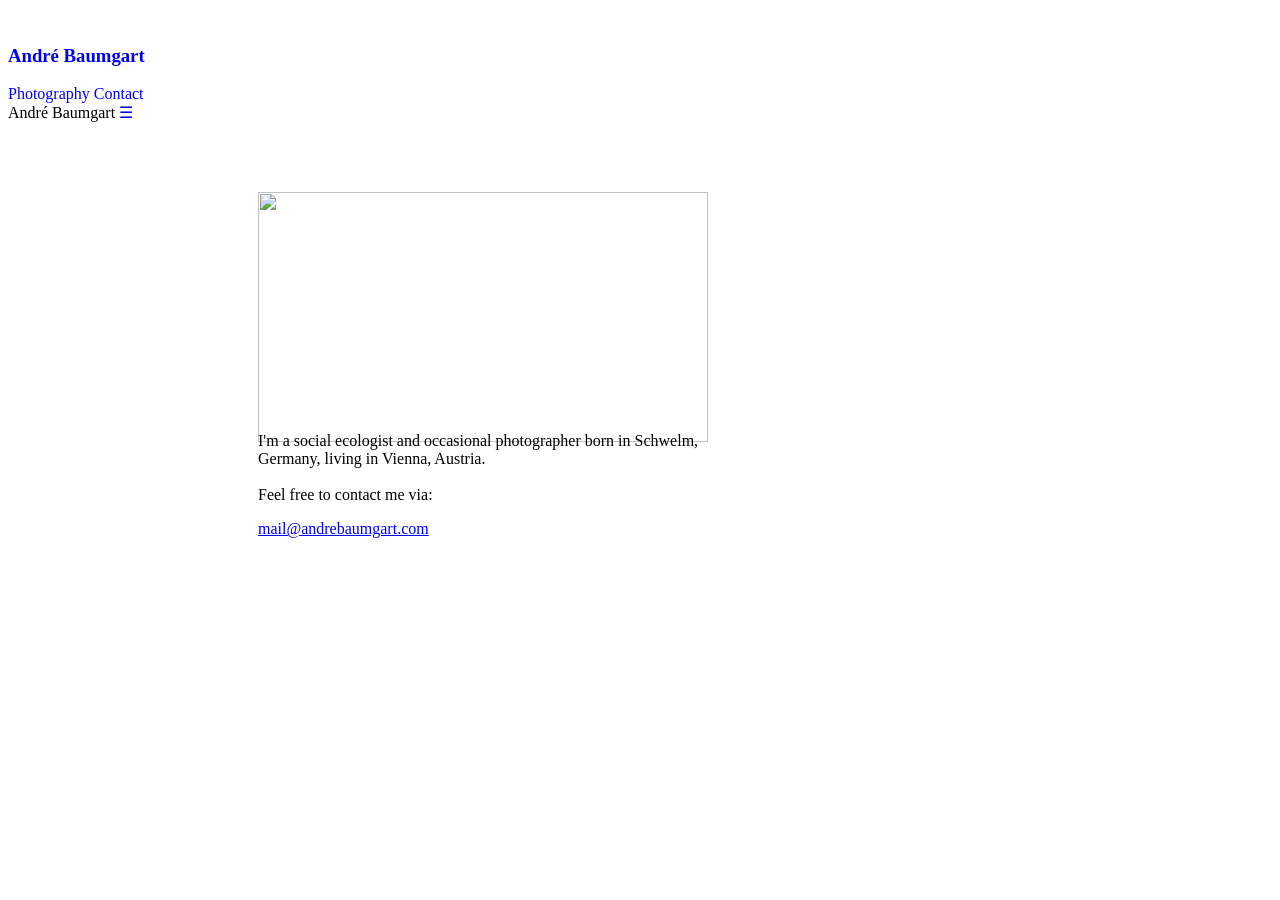
==== contact.html @ 72925f72 "master" ====
<!DOCTYPE html>
<html lang="en">
<head>
<title>André Baumgart – Contact</title>
<meta charset="UTF-8">
<meta name="viewport" content="width=device-width, initial-scale=1">
<link rel="stylesheet" href="css/w3.css">
<link rel="stylesheet" href="css/style.css">
<link rel="icon" href=" files/fav.png" type="image/x-icon">

</head>
<body class="w3-light-grey w3-content" style="max-width:4000px">

<!-- Sidebar/menu -->
<nav class="w3-sidebar w3-bar-block w3-white w3-animate-left w3-collapse w3-top w3-left" style="z-index:3;width:220px" id="mySidebar"><br>
  <a href="index.html" style="text-decoration:none"><h3 class="w3-bar-item w3-left w3-text-black text_title">André Baumgart</h3></a>
  <a href="photography.html" style="text-decoration:none" class="w3-bar-item w3-button w3-text-black text_nav">Photography</a> 
  <a href="contact.html" style="text-decoration:none" class="w3-bar-item w3-button w3-text-black text_nav">Contact</a> 
</nav>

<!-- Top menu on small screens -->
<header class="w3-container w3-top w3-hide-large w3-white w3-xlarge w3-padding-16">
  <span class="w3-left w3-padding text_title_small">André Baumgart</span>
  <a href="javascript:void(0)" style="text-decoration:none" class="w3-right w3-button w3-white" onclick="w3_open()">☰</a>
</header>

<!-- Overlay effect when opening sidebar on small screens -->
<div class="w3-overlay w3-hide-large w3-animate-opacity" onclick="w3_close()" style="cursor:pointer" title="" id="myOverlay"></div>

<!-- Page content -->
<div class="w3-main" style="margin-left:250px">

  <!-- Push down content on small screens --> 
  <div class="w3-hide-large" style="margin-top:70px"></div>

  <!-- Info section -->
  <div class="w3-container w3-white w3-left w3-text-black w3-padding-32" id="info" >
    <img src="files/contact.jpg" alt="" class="w3-image image_contact" width="450" height="250">
    <div class="w3-content w3-padding-32 text_contact" style="max-width:450px; margin-top: -30px"; width:"300px">
<p>I'm a social ecologist and occasional photographer born in Schwelm, Germany, living in Vienna, Austria.<br><br>Feel free to contact me via:</p><p><a href= "mailto:mail@andrebaumgart.com">mail@andrebaumgart.com</a></p>
      </div>
    </div>
  </div>
</div>

<script>
// Script to open and close sidebar
function w3_open() {
  document.getElementById("mySidebar").style.display = "block";
  document.getElementById("myOverlay").style.display = "block";
}
function w3_close() {
  document.getElementById("mySidebar").style.display = "none";
  document.getElementById("myOverlay").style.display = "none";
}
</script>

</body>
</html>
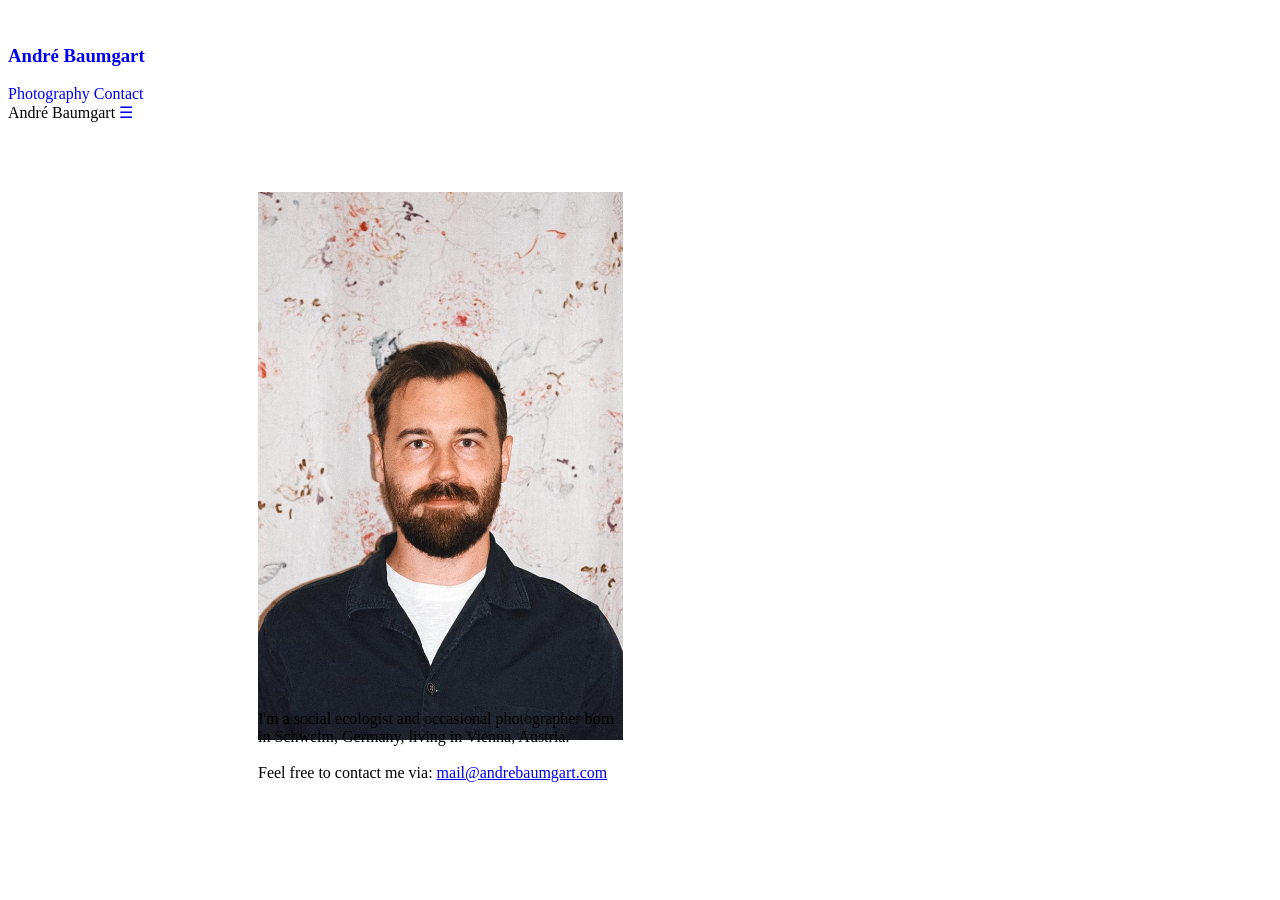
==== commit 7f73b950: "master" ====
--- a/contact.html
+++ b/contact.html
@@ -35,9 +35,9 @@
 
   <!-- Info section -->
   <div class="w3-container w3-white w3-left w3-text-black w3-padding-32" id="info" >
-    <img src="files/contact.jpg" alt="" class="w3-image image_contact" width="450" height="250">
-    <div class="w3-content w3-padding-32 text_contact" style="max-width:450px; margin-top: -30px"; width:"300px">
-<p>I'm a social ecologist and occasional photographer born in Schwelm, Germany, living in Vienna, Austria.<br><br>Feel free to contact me via:</p><p><a href= "mailto:mail@andrebaumgart.com">mail@andrebaumgart.com</a></p>
+    <img src="files/contact.jpg" alt="" class="w3-image image_contact" width="365">
+    <div class="w3-content w3-padding-32 text_contact" style="max-width:365px; margin-top: -50px"; width:"300px">
+<p>I'm a social ecologist and occasional photographer born in Schwelm, Germany, living in Vienna, Austria.<br><br>Feel free to contact me via: <a href= "mailto:mail@andrebaumgart.com">mail@andrebaumgart.com</a></p>
       </div>
     </div>
   </div>
@@ -57,5 +57,3 @@
 
 </body>
 </html>
-
-
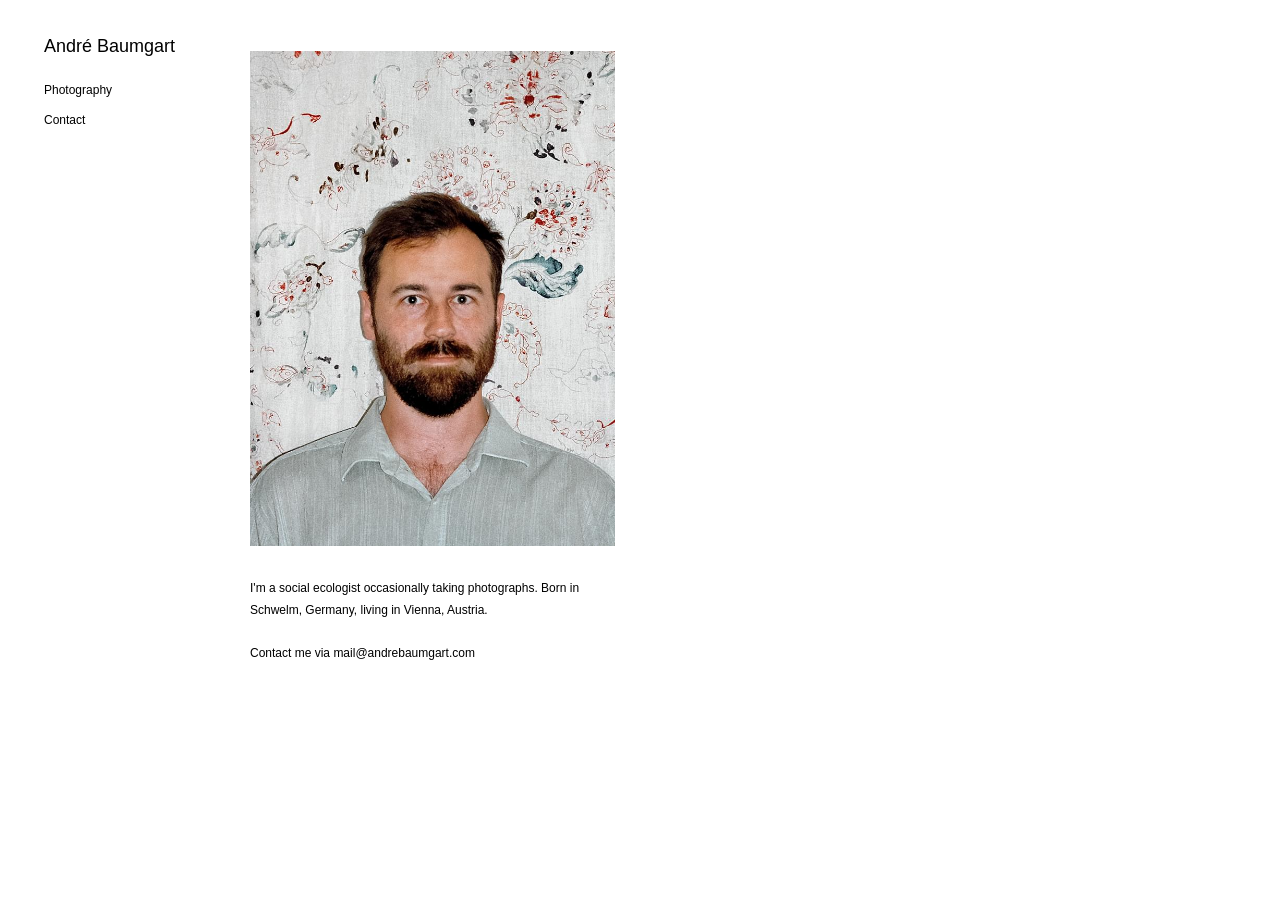
==== commit f17e1563: "master" ====
--- a/contact.html
+++ b/contact.html
@@ -1,59 +1,36 @@
 <!DOCTYPE html>
 <html lang="en">
 <head>
-<title>André Baumgart – Contact</title>
 <meta charset="UTF-8">
 <meta name="viewport" content="width=device-width, initial-scale=1">
-<link rel="stylesheet" href="css/w3.css">
-<link rel="stylesheet" href="css/style.css">
-<link rel="icon" href=" files/fav.png" type="image/x-icon">
+<title>André Baumgart – Contact</title>
+<link rel="icon" href="files/fav.png" type="image/x-icon">
+<link rel="stylesheet" href="style.css">
+</head>
+<body>
 
-</head>
-<body class="w3-light-grey w3-content" style="max-width:4000px">
+<input type="checkbox" id="menu" class="menu-toggle" aria-label="Toggle menu">
+<nav class="sidebar" aria-label="Main">
+  <a class="brand" href="index.html">André Baumgart</a>
+  <a class="nav-link" href="photography.html">Photography</a>
+  <a class="nav-link" href="contact.html" aria-current="page">Contact</a>
+</nav>
+<header class="topbar">
+  <a class="brand" href="index.html">André Baumgart</a>
+  <label class="menu-btn" for="menu" aria-label="Menu">☰</label>
+</header>
+<label class="overlay" for="menu"></label>
 
-<!-- Sidebar/menu -->
-<nav class="w3-sidebar w3-bar-block w3-white w3-animate-left w3-collapse w3-top w3-left" style="z-index:3;width:220px" id="mySidebar"><br>
-  <a href="index.html" style="text-decoration:none"><h3 class="w3-bar-item w3-left w3-text-black text_title">André Baumgart</h3></a>
-  <a href="photography.html" style="text-decoration:none" class="w3-bar-item w3-button w3-text-black text_nav">Photography</a> 
-  <a href="contact.html" style="text-decoration:none" class="w3-bar-item w3-button w3-text-black text_nav">Contact</a> 
-</nav>
-
-<!-- Top menu on small screens -->
-<header class="w3-container w3-top w3-hide-large w3-white w3-xlarge w3-padding-16">
-  <span class="w3-left w3-padding text_title_small">André Baumgart</span>
-  <a href="javascript:void(0)" style="text-decoration:none" class="w3-right w3-button w3-white" onclick="w3_open()">☰</a>
-</header>
-
-<!-- Overlay effect when opening sidebar on small screens -->
-<div class="w3-overlay w3-hide-large w3-animate-opacity" onclick="w3_close()" style="cursor:pointer" title="" id="myOverlay"></div>
-
-<!-- Page content -->
-<div class="w3-main" style="margin-left:250px">
-
-  <!-- Push down content on small screens --> 
-  <div class="w3-hide-large" style="margin-top:70px"></div>
-
-  <!-- Info section -->
-  <div class="w3-container w3-white w3-left w3-text-black w3-padding-32" id="info" >
-    <img src="files/contact.jpg" alt="" class="w3-image image_contact" width="365">
-    <div class="w3-content w3-padding-32 text_contact" style="max-width:365px; margin-top: -50px"; width:"300px">
-<p>I'm a social ecologist and occasional photographer born in Schwelm, Germany, living in Vienna, Austria.<br><br>Feel free to contact me via: <a href= "mailto:mail@andrebaumgart.com">mail@andrebaumgart.com</a></p>
-      </div>
-    </div>
-  </div>
-</div>
-
-<script>
-// Script to open and close sidebar
-function w3_open() {
-  document.getElementById("mySidebar").style.display = "block";
-  document.getElementById("myOverlay").style.display = "block";
-}
-function w3_close() {
-  document.getElementById("mySidebar").style.display = "none";
-  document.getElementById("myOverlay").style.display = "none";
-}
-</script>
+<main>
+  <section class="contact">
+    <img src="files/contact.jpg" alt="André Baumgart" width="365" decoding="async">
+    <p>
+      I'm a social ecologist occasionally taking photographs. Born in Schwelm, Germany, living in Vienna, Austria.
+      <br><br>
+      Contact me via <a href="mailto:mail@andrebaumgart.com">mail@andrebaumgart.com</a>
+    </p>
+  </section>
+</main>
 
 </body>
 </html>
--- a/style.css
+++ b/style.css
@@ -0,0 +1,269 @@
+/* ---------- Base ---------- */
+:root {
+  --sidebar: 220px;
+  --cap: 80px;
+  --ease: cubic-bezier(.2, .7, .2, 1);
+  --font: "Open Sans", sans-serif;
+  --font-head: "Segoe UI", Arial, sans-serif;
+}
+
+*, *::before, *::after { box-sizing: border-box; }
+
+html { -webkit-text-size-adjust: 100%; }
+
+body {
+  margin: 0;
+  font: 15px/1.8 var(--font);
+  color: #666;
+  background: #fff;
+}
+
+a { color: inherit; text-decoration: none; }
+
+/* ---------- Sidebar ---------- */
+.sidebar {
+  position: fixed;
+  inset: 0 auto 0 0;
+  width: var(--sidebar);
+  padding-top: 16px;
+  overflow: auto;
+  background: #fff;
+  z-index: 30;
+  transition: transform .45s var(--ease);
+}
+
+.brand {
+  display: block;
+  margin: 10px 0;
+  padding: 4px 20%;
+  font: 400 18px/1.8 var(--font-head);
+  color: #000;
+}
+
+.nav-link {
+  display: block;
+  padding: 4px 20%;
+  font-size: 12px;
+  color: #000;
+  transition: background-color .2s, color .2s;
+}
+
+.nav-link:hover { background: #000; color: #fff; }
+
+/* ---------- Top bar + menu (small screens, CSS-only) ---------- */
+.menu-toggle { position: absolute; opacity: 0; pointer-events: none; }
+
+.topbar {
+  display: none;
+  position: fixed;
+  inset: 0 0 auto 0;
+  align-items: center;
+  justify-content: space-between;
+  padding: 16px;
+  background: #fff;
+  z-index: 20;
+}
+
+.topbar .brand { margin: 5px 0 0; padding: 10px; }
+
+.menu-btn {
+  padding: 8px 16px;
+  font-size: 24px;
+  line-height: 1.5;
+  color: #000;
+  cursor: pointer;
+  transition: background-color .2s, color .2s;
+}
+
+.menu-btn:hover { background: #000; color: #fff; }
+
+.overlay {
+  position: fixed;
+  inset: 0;
+  background: rgba(0, 0, 0, .5);
+  opacity: 0;
+  pointer-events: none;
+  transition: opacity .4s var(--ease);
+  z-index: 25;
+}
+
+/* ---------- Page content ---------- */
+main { margin-left: var(--sidebar); }
+
+/* ---------- Photo grid ---------- */
+.grid {
+  display: grid;
+  grid-template-columns: repeat(3, 1fr);
+}
+
+.thumb {
+  position: relative;
+  display: block;
+  aspect-ratio: 3 / 2;
+  overflow: hidden;
+  background: #f5f5f5;
+  cursor: pointer;
+}
+
+.thumb img {
+  position: absolute;
+  inset: 0;
+  width: 100%;
+  height: 100%;
+  padding: 1px;
+  object-fit: cover;
+  opacity: 0;
+  transition: opacity .5s ease, filter .2s ease;
+}
+
+.thumb img.loaded { opacity: 1; }
+.thumb:hover img.loaded { filter: brightness(.5); }
+.thumb:focus { outline: none; }
+
+/* ---------- Lightbox ---------- */
+.lightbox {
+  position: fixed;
+  inset: 0;
+  z-index: 100;
+  visibility: hidden;
+  transition: visibility 0s .4s;
+}
+
+.lightbox.open { visibility: visible; transition: none; }
+.lightbox:focus { outline: none; }
+
+.lightbox::before {
+  content: "";
+  position: absolute;
+  inset: 0;
+  background: #fff;
+  opacity: 0;
+  transition: opacity .35s ease;
+}
+
+.lightbox.open::before { opacity: 1; }
+
+.lb-img {
+  position: absolute;
+  object-fit: cover;
+  cursor: pointer;
+  user-select: none;
+  -webkit-user-drag: none;
+}
+
+.caption {
+  position: absolute;
+  inset: auto 0 0 0;
+  height: var(--cap);
+  margin: 0;
+  padding: 0 24px;
+  display: flex;
+  align-items: center;
+  justify-content: center;
+  overflow: auto;
+  text-align: center;
+  font-size: 13px;
+  line-height: 1.5;
+  color: #000;
+  opacity: 0;
+  transition: opacity .35s ease;
+}
+
+.lb-btn {
+  position: absolute;
+  border: 0;
+  background: none;
+  color: #000;
+  font: 300 28px/1 var(--font);
+  padding: 14px 18px;
+  cursor: pointer;
+  opacity: 0;
+  transition: opacity .35s ease;
+}
+
+.lightbox.open .caption,
+.lightbox.open .lb-btn { opacity: 1; }
+.lightbox.open .lb-btn:hover { opacity: .5; }
+
+.lb-close { top: 0; right: 0; }
+.lb-prev, .lb-next { top: 50%; translate: 0 -50%; font-size: 38px; }
+.lb-prev { left: 0; }
+.lb-next { right: 0; }
+
+/* ---------- Slideshow (index) ---------- */
+.slideshow {
+  position: fixed;
+  inset: 0;
+  margin: 0;
+  overflow: hidden;
+  background: #fff;
+  user-select: none;
+}
+
+.slide {
+  position: absolute;
+  inset: 0;
+  width: 100%;
+  height: 100%;
+  object-fit: cover;
+  transform: translateX(100%);
+  transition: transform .3s ease-in-out;
+  will-change: transform;
+}
+
+.slide.active { transform: none; }
+
+.zone {
+  position: absolute;
+  top: 0;
+  bottom: 0;
+  width: 50%;
+  border: 0;
+  background: none;
+  z-index: 2;
+  outline: none;
+  -webkit-tap-highlight-color: transparent;
+}
+
+.zone.prev { left: 0; cursor: w-resize; }
+.zone.next { right: 0; cursor: e-resize; }
+
+/* ---------- Contact ---------- */
+.contact {
+  padding: 32px 30px 64px;
+  font-size: 12px;
+  color: #000;
+}
+
+.contact img {
+  display: block;
+  width: 100%;
+  max-width: 365px;
+  height: auto;
+  padding: 19px 0 32px;
+}
+
+.contact p { max-width: 365px; margin: 0; }
+
+.contact a { transition: color .2s; }
+.contact a:hover { color: #d00; }
+
+/* ---------- Responsive ---------- */
+@media (max-width: 992px) {
+  .sidebar { transform: translateX(-100%); }
+  .menu-toggle:checked ~ .sidebar { transform: none; }
+  .menu-toggle:checked ~ .overlay { opacity: 1; pointer-events: auto; }
+  .topbar { display: flex; }
+  main { margin-left: 0; }
+  main:not(.slideshow) { padding-top: 83px; }
+}
+
+@media (max-width: 600px) {
+  :root { --cap: 110px; }
+  .grid { grid-template-columns: 1fr; }
+  .lb-prev, .lb-next { display: none; }
+}
+
+@media (prefers-reduced-motion: reduce) {
+  *, *::before, *::after { transition-duration: .01ms !important; transition-delay: 0s !important; }
+}
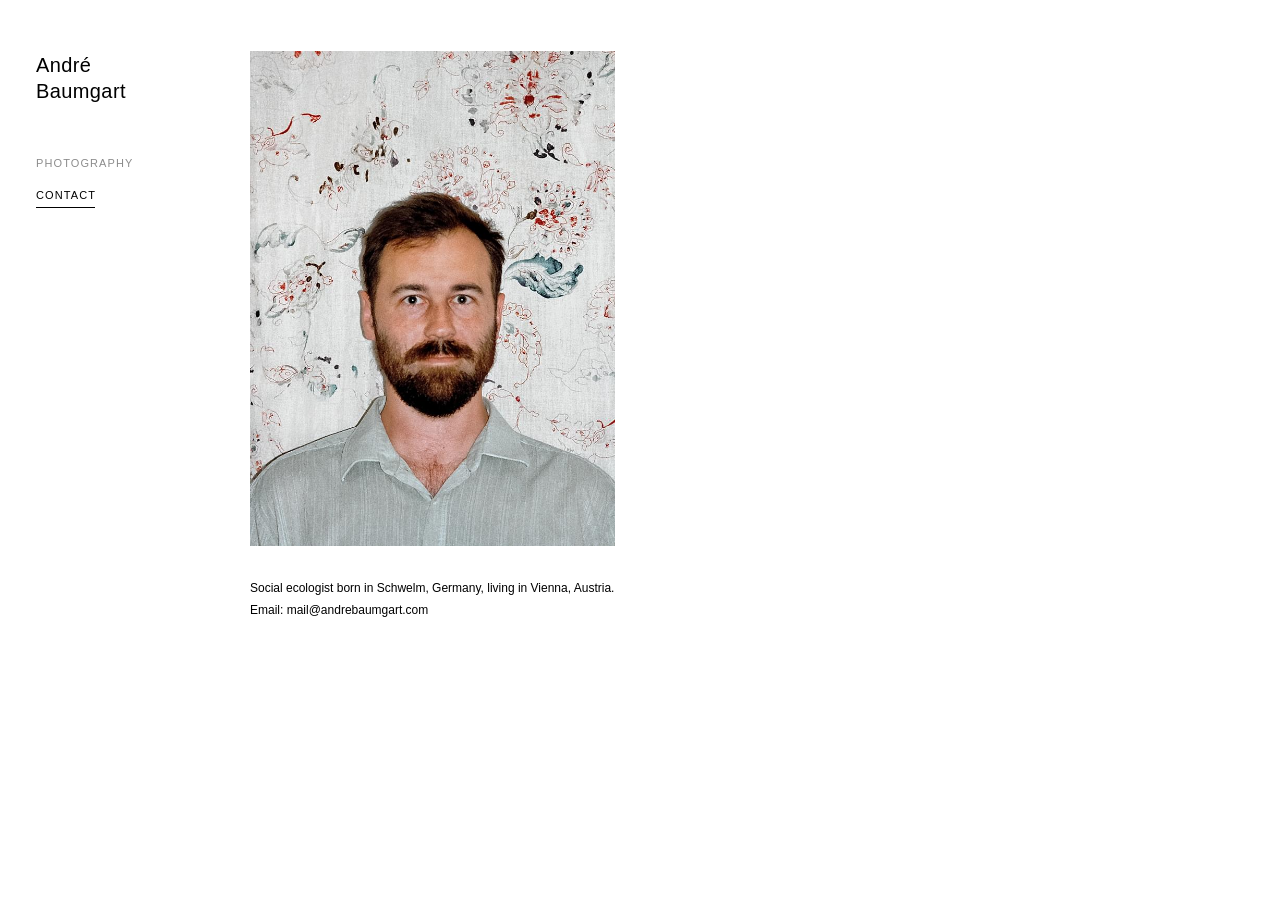
==== commit 293fbec0: "master" ====
--- a/contact.html
+++ b/contact.html
@@ -25,9 +25,9 @@
   <section class="contact">
     <img src="files/contact.jpg" alt="André Baumgart" width="365" decoding="async">
     <p>
-      I'm a social ecologist occasionally taking photographs. Born in Schwelm, Germany, living in Vienna, Austria.
-      <br><br>
-      Contact me via <a href="mailto:mail@andrebaumgart.com">mail@andrebaumgart.com</a>
+      Social ecologist born in Schwelm, Germany, living in Vienna, Austria.
+      <br>
+      Email: <a href="mailto:mail@andrebaumgart.com">mail@andrebaumgart.com</a>
     </p>
   </section>
 </main>
--- a/style.css
+++ b/style.css
@@ -1,10 +1,10 @@
-/* ---------- Base ---------- */
 :root {
   --sidebar: 220px;
   --cap: 80px;
   --ease: cubic-bezier(.2, .7, .2, 1);
   --font: "Open Sans", sans-serif;
   --font-head: "Segoe UI", Arial, sans-serif;
+  --font-nav: Arial, Helvetica, sans-serif;
 }
 
 *, *::before, *::after { box-sizing: border-box; }
@@ -20,12 +20,11 @@
 
 a { color: inherit; text-decoration: none; }
 
-/* ---------- Sidebar ---------- */
 .sidebar {
   position: fixed;
   inset: 0 auto 0 0;
   width: var(--sidebar);
-  padding-top: 16px;
+  padding-top: 52px;
   overflow: auto;
   background: #fff;
   z-index: 30;
@@ -34,23 +33,45 @@
 
 .brand {
   display: block;
-  margin: 10px 0;
-  padding: 4px 20%;
-  font: 400 18px/1.8 var(--font-head);
+  margin: 0 0 44px;
+  padding: 0 36px;
+  font: 300 20px/1.3 var(--font-nav);
+  letter-spacing: .02em;
   color: #000;
 }
 
 .nav-link {
-  display: block;
-  padding: 4px 20%;
-  font-size: 12px;
-  color: #000;
-  transition: background-color .2s, color .2s;
-}
-
-.nav-link:hover { background: #000; color: #fff; }
-
-/* ---------- Top bar + menu (small screens, CSS-only) ---------- */
+  position: relative;
+  display: block;
+  width: max-content;
+  margin: 0 36px;
+  padding: 7px 0;
+  font: 400 11px/1.6 var(--font-nav);
+  letter-spacing: .1em;
+  text-transform: uppercase;
+  color: #8c8c8c;
+  transition: color .3s ease;
+}
+
+.nav-link::after {
+  content: "";
+  position: absolute;
+  left: 0;
+  bottom: 3px;
+  width: calc(100% - .1em);
+  height: 1px;
+  background: #000;
+  transform: scaleX(0);
+  transform-origin: left;
+  transition: transform .45s var(--ease);
+}
+
+.nav-link:hover,
+.nav-link[aria-current="page"] { color: #000; }
+
+.nav-link:hover::after,
+.nav-link[aria-current="page"]::after { transform: scaleX(1); }
+
 .menu-toggle { position: absolute; opacity: 0; pointer-events: none; }
 
 .topbar {
@@ -59,23 +80,38 @@
   inset: 0 0 auto 0;
   align-items: center;
   justify-content: space-between;
-  padding: 16px;
+  padding: 18px 24px;
   background: #fff;
   z-index: 20;
 }
 
-.topbar .brand { margin: 5px 0 0; padding: 10px; }
+.topbar .brand { margin: 0; padding: 0; font-size: 18px; }
 
 .menu-btn {
-  padding: 8px 16px;
-  font-size: 24px;
-  line-height: 1.5;
+  position: relative;
+  width: 52px;
+  height: 44px;
+  margin-right: -12px;
+  font-size: 0;
   color: #000;
   cursor: pointer;
-  transition: background-color .2s, color .2s;
-}
-
-.menu-btn:hover { background: #000; color: #fff; }
+  transition: opacity .3s ease;
+}
+
+.menu-btn::before,
+.menu-btn::after {
+  content: "";
+  position: absolute;
+  left: 12px;
+  right: 12px;
+  height: 1px;
+  background: #000;
+}
+
+.menu-btn::before { top: 17px; }
+.menu-btn::after { bottom: 17px; }
+
+.menu-btn:hover { opacity: .5; }
 
 .overlay {
   position: fixed;
@@ -87,10 +123,8 @@
   z-index: 25;
 }
 
-/* ---------- Page content ---------- */
 main { margin-left: var(--sidebar); }
 
-/* ---------- Photo grid ---------- */
 .grid {
   display: grid;
   grid-template-columns: repeat(3, 1fr);
@@ -120,11 +154,11 @@
 .thumb:hover img.loaded { filter: brightness(.5); }
 .thumb:focus { outline: none; }
 
-/* ---------- Lightbox ---------- */
 .lightbox {
   position: fixed;
   inset: 0;
   z-index: 100;
+  touch-action: pinch-zoom;
   visibility: hidden;
   transition: visibility 0s .4s;
 }
@@ -146,10 +180,12 @@
 .lb-img {
   position: absolute;
   object-fit: cover;
-  cursor: pointer;
+  cursor: zoom-in;
   user-select: none;
   -webkit-user-drag: none;
 }
+
+.lightbox.max .lb-img { cursor: zoom-out; }
 
 .caption {
   position: absolute;
@@ -175,7 +211,6 @@
   background: none;
   color: #000;
   font: 300 28px/1 var(--font);
-  padding: 14px 18px;
   cursor: pointer;
   opacity: 0;
   transition: opacity .35s ease;
@@ -183,17 +218,47 @@
 
 .lightbox.open .caption,
 .lightbox.open .lb-btn { opacity: 1; }
-.lightbox.open .lb-btn:hover { opacity: .5; }
-
-.lb-close { top: 0; right: 0; }
-.lb-prev, .lb-next { top: 50%; translate: 0 -50%; font-size: 38px; }
-.lb-prev { left: 0; }
-.lb-next { right: 0; }
-
-/* ---------- Slideshow (index) ---------- */
+
+.lb-close {
+  top: 0;
+  right: 0;
+  z-index: 3;
+  padding: 14px 18px;
+}
+
+.lb-close:hover { opacity: .5; }
+
+.lb-prev, .lb-next {
+  top: 0;
+  bottom: var(--cap);
+  z-index: 2;
+  width: 25%;
+  min-width: 90px;
+  display: flex;
+  align-items: center;
+  font-size: 38px;
+  padding: 0 24px;
+}
+
+.lb-prev { left: 0; justify-content: flex-start; }
+.lb-next { right: 0; justify-content: flex-end; }
+
+.lb-prev:hover, .lb-next:hover { color: #000; }
+.lb-prev span, .lb-next span { transition: opacity .2s ease; }
+
+.lb-prev.off, .lb-next.off { cursor: default; }
+.lb-prev.off span, .lb-next.off span,
+.lb-prev.off:hover span, .lb-next.off:hover span { opacity: 0; }
+
+.lightbox.max .caption { opacity: 0; pointer-events: none; }
+.lightbox.max .lb-prev, .lightbox.max .lb-next { bottom: 0; }
+
 .slideshow {
   position: fixed;
-  inset: 0;
+  top: 0;
+  right: 0;
+  bottom: 0;
+  left: var(--sidebar);   /* was: inset: 0 */
   margin: 0;
   overflow: hidden;
   background: #fff;
@@ -207,11 +272,52 @@
   height: 100%;
   object-fit: cover;
   transform: translateX(100%);
-  transition: transform .3s ease-in-out;
+  transition: transform .3s ease-in-out, filter .3s ease-in-out;
   will-change: transform;
-}
-
-.slide.active { transform: none; }
+  z-index: 0;
+}
+
+.slide.active { transform: none; z-index: 1; }
+
+.slide.in { z-index: 2; }
+.slide.out { z-index: 1; filter: brightness(.75); }
+
+.slide.pre { opacity: 0; }
+.slide.fade { animation: fade-in 1s ease both; }
+
+@keyframes fade-in { from { opacity: 0; } to { opacity: 1; } }
+
+@keyframes sidebar-in { from { transform: translateX(-100%); } to { transform: none; } }
+
+@media (min-width: 993px) {
+  .intro .sidebar { animation: sidebar-in .35s var(--ease) both; }
+}
+
+.progress {
+  height: 1px;
+  background: #e4e4e4;
+  overflow: hidden;
+}
+
+.progress span {
+  display: block;
+  height: 100%;
+  background: #000;
+  transform: scaleX(0);
+  transform-origin: left;
+}
+
+.sidebar .progress { margin: 44px 36px 0; }
+.topbar .progress { position: absolute; inset: 0 0 auto 0; height: 3px; background: rgba(0, 0, 0, .08); }
+
+.count {
+  margin: 10px 36px 0;
+  font-size: 11px;
+  line-height: 1.4;
+  letter-spacing: .1em;
+  color: #999;
+  font-variant-numeric: tabular-nums;
+}
 
 .zone {
   position: absolute;
@@ -228,7 +334,6 @@
 .zone.prev { left: 0; cursor: w-resize; }
 .zone.next { right: 0; cursor: e-resize; }
 
-/* ---------- Contact ---------- */
 .contact {
   padding: 32px 30px 64px;
   font-size: 12px;
@@ -248,22 +353,23 @@
 .contact a { transition: color .2s; }
 .contact a:hover { color: #d00; }
 
-/* ---------- Responsive ---------- */
 @media (max-width: 992px) {
   .sidebar { transform: translateX(-100%); }
   .menu-toggle:checked ~ .sidebar { transform: none; }
   .menu-toggle:checked ~ .overlay { opacity: 1; pointer-events: auto; }
   .topbar { display: flex; }
   main { margin-left: 0; }
-  main:not(.slideshow) { padding-top: 83px; }
+  main:not(.slideshow) { padding-top: 80px; }
+  .slideshow { left: 0; }
 }
 
 @media (max-width: 600px) {
   :root { --cap: 110px; }
   .grid { grid-template-columns: 1fr; }
-  .lb-prev, .lb-next { display: none; }
+  .lb-prev, .lb-next { width: 30%; min-width: 0; padding: 0 12px; font-size: 32px; }
+  .lb-prev span, .lb-next span { display: none; }
 }
 
 @media (prefers-reduced-motion: reduce) {
-  *, *::before, *::after { transition-duration: .01ms !important; transition-delay: 0s !important; }
-}
+  *, *::before, *::after { transition-duration: .01ms !important; transition-delay: 0s !important; animation-duration: .01ms !important; animation-delay: 0s !important; }
+}
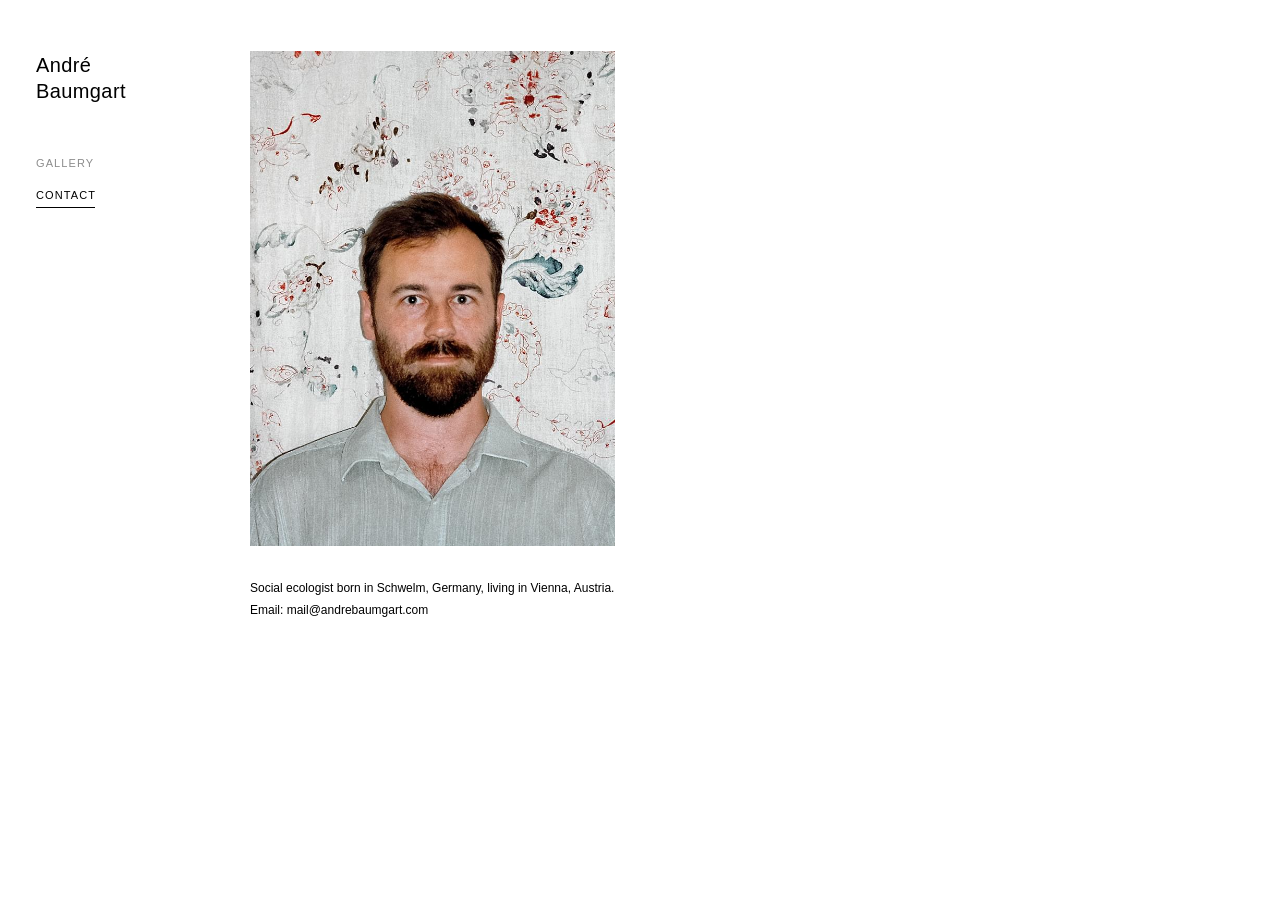
==== commit 4d33522f: "master" ====
--- a/contact.html
+++ b/contact.html
@@ -12,7 +12,7 @@
 <input type="checkbox" id="menu" class="menu-toggle" aria-label="Toggle menu">
 <nav class="sidebar" aria-label="Main">
   <a class="brand" href="index.html">André Baumgart</a>
-  <a class="nav-link" href="photography.html">Photography</a>
+  <a class="nav-link" href="photography.html">Gallery</a>
   <a class="nav-link" href="contact.html" aria-current="page">Contact</a>
 </nav>
 <header class="topbar">
--- a/style.css
+++ b/style.css
@@ -126,33 +126,84 @@
 main { margin-left: var(--sidebar); }
 
 .grid {
+  max-width: 1500px;
+  margin: 0 auto;
+  padding: 48px calc(3vw + 40px) 100px 3vw;   /* extra room on the right for the dots */
+}
+
+.grid-row {
   display: grid;
-  grid-template-columns: repeat(3, 1fr);
-}
+  grid-template-columns: repeat(12, 1fr);
+  column-gap: 1.2vw;
+  align-items: start;
+  margin-bottom: clamp(14px, 1.6vw, 28px);
+}
+
+.grid-row:last-child { margin-bottom: 0; }
 
 .thumb {
-  position: relative;
-  display: block;
-  aspect-ratio: 3 / 2;
-  overflow: hidden;
-  background: #f5f5f5;
+  display: flex;
+  grid-column: var(--col, auto);
+  align-self: var(--align, start);
+  justify-content: var(--justify, center);
   cursor: pointer;
+  outline: none;
+  -webkit-tap-highlight-color: transparent;
 }
 
 .thumb img {
-  position: absolute;
-  inset: 0;
+  display: block;
   width: 100%;
-  height: 100%;
-  padding: 1px;
+  height: auto;
+  aspect-ratio: var(--r, 3 / 2);                       /* --r = real ratio, set once loaded */
+  max-width: min(100%, calc(46vh * var(--r, 1.5)));     /* caps height, esp. portraits */
   object-fit: cover;
+  background: #f2f2f2;
   opacity: 0;
   transition: opacity .5s ease, filter .2s ease;
 }
 
 .thumb img.loaded { opacity: 1; }
 .thumb:hover img.loaded { filter: brightness(.5); }
-.thumb:focus { outline: none; }
+.thumb:focus,
+.thumb:focus-visible { outline: none; box-shadow: none; }
+
+.dots {
+  position: fixed;
+  top: 50%;
+  right: 12px;
+  transform: translateY(-50%);
+  z-index: 10;
+  display: flex;
+  flex-direction: column;
+}
+
+.dots button {
+  display: flex;
+  align-items: center;
+  justify-content: flex-end;
+  width: 72px;            /* wide hit area to the left of each dot */
+  height: 22px;
+  padding: 0 10px 0 0;
+  border: 0;
+  background: none;
+  cursor: pointer;
+  -webkit-tap-highlight-color: transparent;
+}
+
+.dots button:focus:not(:focus-visible) { outline: none; }
+
+.dots button::after {
+  content: "";
+  width: 6px;
+  height: 6px;
+  border-radius: 50%;
+  background: #cfcfcf;
+  transition: background .2s ease, transform .3s var(--ease);
+}
+
+.dots button:hover::after { background: #000; }
+.dots button.on::after { background: #000; transform: scale(1.4); }
 
 .lightbox {
   position: fixed;
@@ -310,14 +361,52 @@
 .sidebar .progress { margin: 44px 36px 0; }
 .topbar .progress { position: absolute; inset: 0 0 auto 0; height: 3px; background: rgba(0, 0, 0, .08); }
 
-.count {
-  margin: 10px 36px 0;
-  font-size: 11px;
-  line-height: 1.4;
-  letter-spacing: .1em;
-  color: #999;
-  font-variant-numeric: tabular-nums;
-}
+.play {
+  position: relative;
+  display: block;
+  width: 28px;
+  height: 28px;
+  margin: 10px 0 0 26px;   /* icon lines up with the progress bar at 36px */
+  padding: 0;
+  border: 0;
+  background: none;
+  color: #000;
+  opacity: .5;
+  cursor: pointer;
+  transition: opacity .2s ease;
+  -webkit-tap-highlight-color: transparent;
+}
+
+.play:hover { opacity: 1; }
+.play:focus:not(:focus-visible) { outline: none; }
+
+/* pause icon: two bars */
+.play::before,
+.play::after {
+  content: "";
+  position: absolute;
+  top: 9px;
+  width: 2px;
+  height: 10px;
+  background: currentColor;
+}
+
+.play::before { left: 10px; }
+.play::after { left: 16px; }
+
+.play.paused::after { display: none; }
+.play.paused::before {
+  top: 8px;
+  left: 11px;
+  width: 0;
+  height: 0;
+  background: none;
+  border-style: solid;
+  border-width: 6px 0 6px 9px;
+  border-color: transparent transparent transparent currentColor;
+}
+
+.topbar .play { margin: 0 0 0 auto; }   /* sits right, next to the menu button */
 
 .zone {
   position: absolute;
@@ -361,11 +450,15 @@
   main { margin-left: 0; }
   main:not(.slideshow) { padding-top: 80px; }
   .slideshow { left: 0; }
+  .grid { padding-top: 24px; }
 }
 
 @media (max-width: 600px) {
   :root { --cap: 110px; }
-  .grid { grid-template-columns: 1fr; }
+  .grid { padding: 16px 16px 80px; }
+  .grid-row { grid-template-columns: 1fr; row-gap: 20px; margin-bottom: 20px; }
+  .thumb { grid-column: 1; align-self: auto; justify-content: center; }
+  .dots { display: none; }
   .lb-prev, .lb-next { width: 30%; min-width: 0; padding: 0 12px; font-size: 32px; }
   .lb-prev span, .lb-next span { display: none; }
 }
